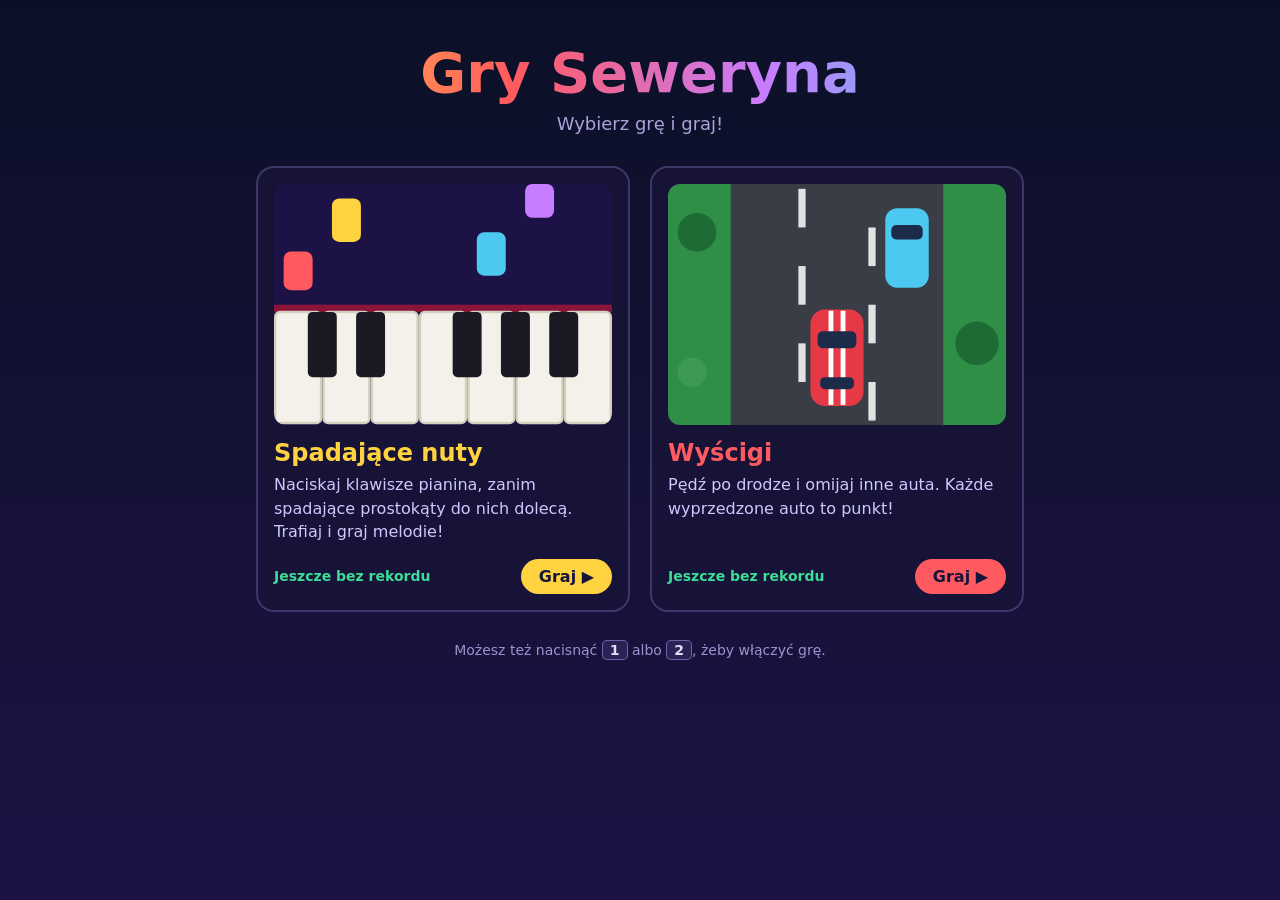
==== index.html @ 26c83b85 "Gry Seweryna: Spadające nuty i Wyścigi Strona startowa z dwiema grami przeglądarkowymi: - Spadające " ====
<!DOCTYPE html>
<html lang="pl">
<head>
  <meta charset="UTF-8">
  <meta name="viewport" content="width=device-width, initial-scale=1">
  <title>Gry Seweryna</title>
  <link rel="stylesheet" href="start.css">
</head>
<body>
  <main>
    <header>
      <h1>Gry Seweryna</h1>
      <p>Wybierz grę i graj!</p>
    </header>

    <div class="gry">
      <!-- GRA 1: pianino -->
      <a class="gra" href="pianino/index.html" style="--kolor: #ffd23f">
        <svg class="obrazek" viewBox="0 0 140 100" aria-hidden="true">
          <rect width="140" height="100" fill="#1d1245" />
          <rect x="24" y="6" width="12" height="18" rx="3" fill="#ffd23f" />
          <rect x="84" y="20" width="12" height="18" rx="3" fill="#4cc9f0" />
          <rect x="104" y="0" width="12" height="14" rx="3" fill="#c77dff" />
          <rect x="4" y="28" width="12" height="16" rx="3" fill="#ff5a5f" />
          <rect x="0" y="50" width="140" height="3" fill="#8a1538" />
          <g fill="#f4f1ea" stroke="#d6cfbf">
            <rect x="0.5" y="53" width="19" height="46" rx="2" />
            <rect x="20.5" y="53" width="19" height="46" rx="2" />
            <rect x="40.5" y="53" width="19" height="46" rx="2" />
            <rect x="60.5" y="53" width="19" height="46" rx="2" />
            <rect x="80.5" y="53" width="19" height="46" rx="2" />
            <rect x="100.5" y="53" width="19" height="46" rx="2" />
            <rect x="120.5" y="53" width="19" height="46" rx="2" />
          </g>
          <g fill="#1b1a24">
            <rect x="14" y="53" width="12" height="27" rx="2" />
            <rect x="34" y="53" width="12" height="27" rx="2" />
            <rect x="74" y="53" width="12" height="27" rx="2" />
            <rect x="94" y="53" width="12" height="27" rx="2" />
            <rect x="114" y="53" width="12" height="27" rx="2" />
          </g>
        </svg>
        <h2>Spadające nuty</h2>
        <p>Naciskaj klawisze pianina, zanim spadające prostokąty do nich dolecą. Trafiaj i graj melodie!</p>
        <div class="dol">
          <span class="rekord" data-klucz="spadajace-nuty-rekord"></span>
          <span class="graj">Graj ▶</span>
        </div>
      </a>

      <!-- GRA 2: wyścigi -->
      <a class="gra" href="wyscigi/index.html" style="--kolor: #ff5a5f">
        <svg class="obrazek" viewBox="0 0 140 100" aria-hidden="true">
          <rect width="140" height="100" fill="#2f8f46" />
          <circle cx="12" cy="20" r="8" fill="#1f6b35" />
          <circle cx="128" cy="66" r="9" fill="#1f6b35" />
          <circle cx="10" cy="78" r="6" fill="#3c9a52" />
          <rect x="26" y="0" width="88" height="100" fill="#3a3d46" />
          <g fill="#ffffff" opacity="0.85">
            <rect x="54" y="2" width="3" height="16" />
            <rect x="54" y="34" width="3" height="16" />
            <rect x="54" y="66" width="3" height="16" />
            <rect x="83" y="18" width="3" height="16" />
            <rect x="83" y="50" width="3" height="16" />
            <rect x="83" y="82" width="3" height="16" />
          </g>
          <!-- niebieskie auto z przodu -->
          <rect x="90" y="10" width="18" height="33" rx="5" fill="#4cc9f0" />
          <rect x="92.5" y="17" width="13" height="6" rx="2" fill="#1d2b4a" />
          <!-- czerwone auto gracza -->
          <rect x="59" y="52" width="22" height="40" rx="6" fill="#e63946" />
          <rect x="66.5" y="52.5" width="2" height="39" fill="#fff" />
          <rect x="71.5" y="52.5" width="2" height="39" fill="#fff" />
          <rect x="62" y="61" width="16" height="7" rx="2" fill="#1d2b4a" />
          <rect x="63" y="80" width="14" height="5" rx="2" fill="#1d2b4a" />
        </svg>
        <h2>Wyścigi</h2>
        <p>Pędź po drodze i omijaj inne auta. Każde wyprzedzone auto to punkt!</p>
        <div class="dol">
          <span class="rekord" data-klucz="wyscigi-rekord"></span>
          <span class="graj">Graj ▶</span>
        </div>
      </a>
    </div>

    <footer>Możesz też nacisnąć <kbd>1</kbd> albo <kbd>2</kbd>, żeby włączyć grę.</footer>
  </main>

  <script>
    // Pokazujemy rekordy z obu gier (gry zapisują je w przeglądarce)
    for (const el of document.querySelectorAll('.rekord')) {
      let rekord = 0;
      try {
        rekord = parseInt(localStorage.getItem(el.dataset.klucz), 10) || 0;
      } catch (e) {
        // przeglądarka nie pozwala czytać – trudno, nie pokażemy rekordu
      }
      el.textContent = rekord > 0 ? `🏆 Rekord: ${rekord} pkt` : 'Jeszcze bez rekordu';
    }

    // Klawisze 1, 2, ... włączają gry po kolei
    const gry = [...document.querySelectorAll('.gra')];
    window.addEventListener('keydown', (e) => {
      const nr = parseInt(e.key, 10);
      if (nr >= 1 && nr <= gry.length) window.location.href = gry[nr - 1].href;
    });
  </script>
</body>
</html>
---- start.css ----
* {
  box-sizing: border-box;
}

html,
body {
  margin: 0;
  min-height: 100%;
  background: linear-gradient(180deg, #0b1026 0%, #1d1245 100%);
  background-attachment: fixed;
  color: #e8e6ff;
  font-family: "Segoe UI", system-ui, -apple-system, sans-serif;
}

main {
  max-width: 800px;
  margin: 0 auto;
  padding: 40px 16px 32px;
}

header {
  text-align: center;
  margin-bottom: 32px;
}

h1 {
  margin: 0;
  font-size: clamp(34px, 8vw, 56px);
  font-weight: 800;
  background: linear-gradient(90deg, #ffd23f, #ff5a5f, #c77dff, #4cc9f0);
  -webkit-background-clip: text;
  background-clip: text;
  color: transparent;
}

header p {
  margin: 8px 0 0;
  font-size: 18px;
  color: #a9a3d9;
}

.gry {
  display: grid;
  grid-template-columns: repeat(auto-fit, minmax(260px, 1fr));
  gap: 20px;
}

.gra {
  display: flex;
  flex-direction: column;
  padding: 16px;
  border-radius: 18px;
  background: rgba(24, 21, 56, 0.95);
  border: 2px solid rgba(180, 160, 255, 0.25);
  color: inherit;
  text-decoration: none;
  transition: transform 0.15s, border-color 0.15s, box-shadow 0.15s;
}

.gra:hover,
.gra:focus-visible {
  transform: translateY(-4px);
  border-color: var(--kolor);
  box-shadow: 0 10px 30px -10px var(--kolor);
  outline: none;
}

.obrazek {
  display: block;
  width: 100%;
  height: auto;
  border-radius: 12px;
}

.gra h2 {
  margin: 14px 0 6px;
  font-size: 24px;
  color: var(--kolor);
}

.gra p {
  margin: 0 0 16px;
  line-height: 1.45;
  color: #cfc8ff;
}

.dol {
  margin-top: auto;
  display: flex;
  align-items: center;
  justify-content: space-between;
  gap: 12px;
}

.rekord {
  font-size: 14px;
  color: #3ddc97;
  font-weight: 600;
}

.graj {
  padding: 8px 18px;
  border-radius: 999px;
  background: var(--kolor);
  color: #16143a;
  font-weight: 800;
}

footer {
  margin-top: 28px;
  text-align: center;
  font-size: 14px;
  color: #9b93cf;
}

kbd {
  display: inline-block;
  padding: 1px 7px;
  border-radius: 5px;
  border: 1px solid rgba(180, 160, 255, 0.5);
  background: rgba(180, 160, 255, 0.12);
  font-family: inherit;
  font-weight: 700;
  color: #e4ddff;
}
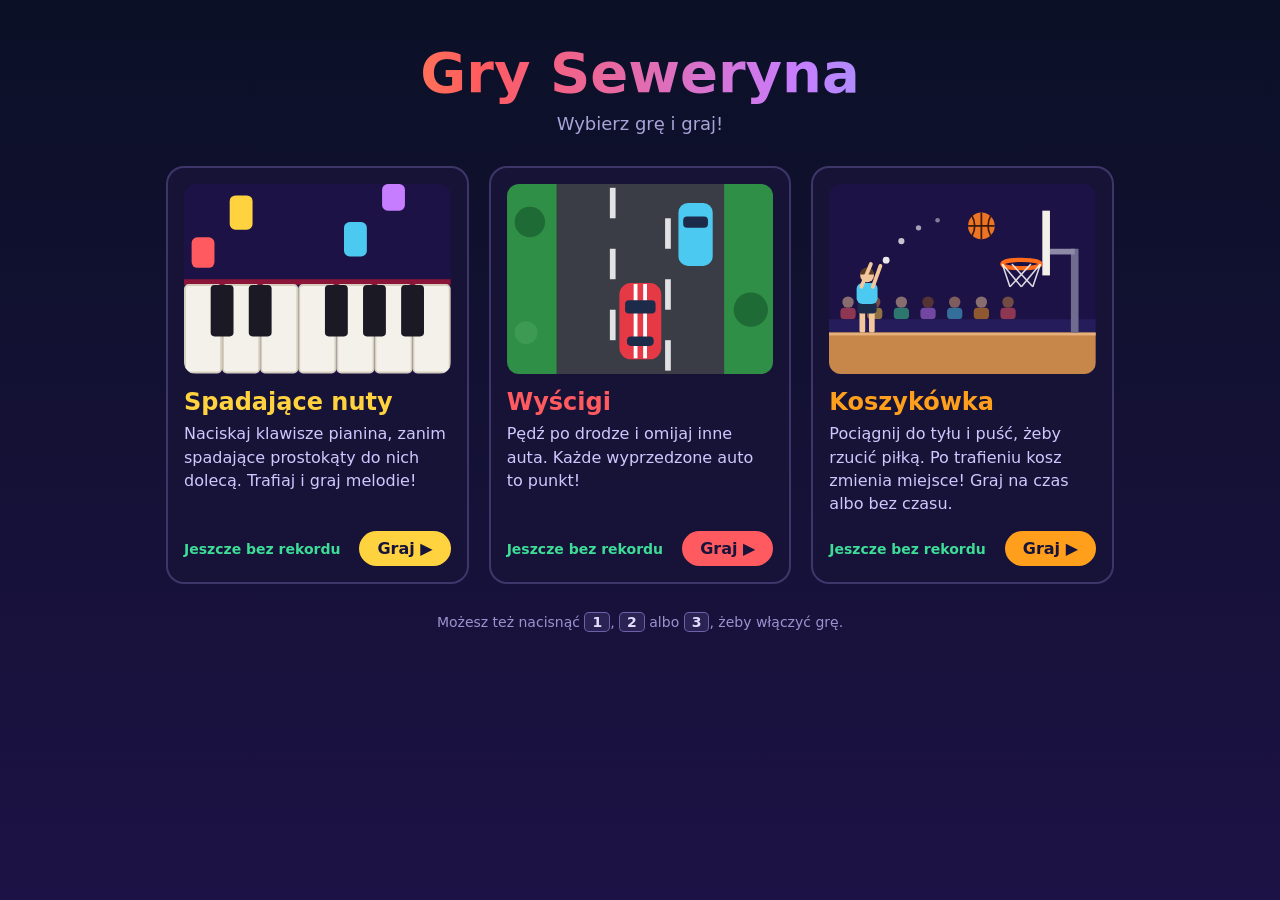
==== commit 94bf508d: "Nowa gra: Koszykówka - rzuty do kosza: pociągnij do tyłu i puść (myszka/palec) albo kąt strzałkami i" ====
--- a/index.html
+++ b/index.html
@@ -81,21 +81,91 @@
           <span class="graj">Graj ▶</span>
         </div>
       </a>
+
+      <!-- GRA 3: koszykówka -->
+      <a class="gra" href="koszykowka/index.html" style="--kolor: #ff9f1c">
+        <svg class="obrazek" viewBox="0 0 140 100" aria-hidden="true">
+          <rect width="140" height="100" fill="#1d1245" />
+          <!-- kibice na trybunach -->
+          <g opacity="0.5">
+            <circle cx="10" cy="62" r="3" fill="#f2c79b" /><rect x="6" y="65" width="8" height="6" rx="2" fill="#ff5a5f" />
+            <circle cx="24" cy="62" r="3" fill="#c68642" /><rect x="20" y="65" width="8" height="6" rx="2" fill="#ffd23f" />
+            <circle cx="38" cy="62" r="3" fill="#f2c79b" /><rect x="34" y="65" width="8" height="6" rx="2" fill="#3ddc97" />
+            <circle cx="52" cy="62" r="3" fill="#8d5524" /><rect x="48" y="65" width="8" height="6" rx="2" fill="#c77dff" />
+            <circle cx="66" cy="62" r="3" fill="#e0a878" /><rect x="62" y="65" width="8" height="6" rx="2" fill="#4cc9f0" />
+            <circle cx="80" cy="62" r="3" fill="#f2c79b" /><rect x="76" y="65" width="8" height="6" rx="2" fill="#ff9f1c" />
+            <circle cx="94" cy="62" r="3" fill="#c68642" /><rect x="90" y="65" width="8" height="6" rx="2" fill="#ff5a5f" />
+          </g>
+          <rect y="71" width="140" height="7" fill="#251c5c" />
+          <!-- drewniana podłoga -->
+          <rect y="78" width="140" height="22" fill="#c8874a" />
+          <rect y="78" width="140" height="1.5" fill="#e6b07a" />
+          <!-- słup, tablica i obręcz -->
+          <rect x="127" y="34" width="4" height="44" fill="#6f6c8f" />
+          <rect x="116" y="34" width="13" height="3" fill="#8d8aa8" />
+          <rect x="112" y="14" width="4" height="34" fill="#f4f1ea" />
+          <ellipse cx="101" cy="42" rx="10" ry="2.2" fill="none" stroke="#ff6b1a" stroke-width="2.2" />
+          <g stroke="#ffffff" stroke-width="0.8" opacity="0.85">
+            <line x1="91" y1="42" x2="95" y2="54" /><line x1="111" y1="42" x2="107" y2="54" />
+            <line x1="91" y1="42" x2="101" y2="54" /><line x1="111" y1="42" x2="101" y2="54" />
+            <line x1="96" y1="42" x2="107" y2="54" /><line x1="106" y1="42" x2="95" y2="54" />
+          </g>
+          <!-- kropki toru lotu -->
+          <g fill="#ffffff">
+            <circle cx="30" cy="40" r="1.8" opacity="0.9" />
+            <circle cx="38" cy="30" r="1.6" opacity="0.75" />
+            <circle cx="47" cy="23" r="1.4" opacity="0.6" />
+            <circle cx="57" cy="19" r="1.2" opacity="0.45" />
+          </g>
+          <!-- piłka -->
+          <circle cx="80" cy="22" r="7" fill="#ec7424" />
+          <g stroke="#3a1a0a" stroke-width="0.9" fill="none">
+            <line x1="73" y1="22" x2="87" y2="22" /><line x1="80" y1="15" x2="80" y2="29" />
+            <path d="M75 16.5 Q78 22 75 27.5" /><path d="M85 16.5 Q82 22 85 27.5" />
+          </g>
+          <!-- zawodnik -->
+          <rect x="16" y="66" width="3" height="12" rx="1" fill="#f2c79b" />
+          <rect x="21" y="66" width="3" height="12" rx="1" fill="#f2c79b" />
+          <rect x="15" y="62" width="10" height="6" rx="2" fill="#1d2b4a" />
+          <rect x="14.5" y="52" width="11" height="11" rx="3" fill="#4cc9f0" />
+          <circle cx="20" cy="48" r="3.6" fill="#f2c79b" />
+          <path d="M16.4 47.5 A3.6 3.6 0 0 1 23.6 47.5 Z" fill="#5a3a22" />
+          <line x1="17" y1="54" x2="22" y2="42" stroke="#f2c79b" stroke-width="2" stroke-linecap="round" />
+          <line x1="23" y1="54" x2="27" y2="43" stroke="#f2c79b" stroke-width="2" stroke-linecap="round" />
+        </svg>
+        <h2>Koszykówka</h2>
+        <p>Pociągnij do tyłu i puść, żeby rzucić piłką. Po trafieniu kosz zmienia miejsce! Graj na czas albo bez czasu.</p>
+        <div class="dol">
+          <span class="rekordy">
+            <span class="rekord" data-klucz="koszykowka-rekord" data-nazwa="Na czas"></span>
+            <span class="rekord" data-klucz="koszykowka-rekord-bez-czasu" data-nazwa="Bez czasu"></span>
+          </span>
+          <span class="graj">Graj ▶</span>
+        </div>
+      </a>
     </div>
 
-    <footer>Możesz też nacisnąć <kbd>1</kbd> albo <kbd>2</kbd>, żeby włączyć grę.</footer>
+    <footer>Możesz też nacisnąć <kbd>1</kbd>, <kbd>2</kbd> albo <kbd>3</kbd>, żeby włączyć grę.</footer>
   </main>
 
   <script>
-    // Pokazujemy rekordy z obu gier (gry zapisują je w przeglądarce)
-    for (const el of document.querySelectorAll('.rekord')) {
-      let rekord = 0;
-      try {
-        rekord = parseInt(localStorage.getItem(el.dataset.klucz), 10) || 0;
-      } catch (e) {
-        // przeglądarka nie pozwala czytać – trudno, nie pokażemy rekordu
+    // Pokazujemy rekordy ze wszystkich gier (gry zapisują je w przeglądarce).
+    // Gra może mieć kilka rekordów (np. Koszykówka: na czas i bez czasu) – wtedy każdy ma swoją nazwę.
+    for (const gra of document.querySelectorAll('.gra')) {
+      const pola = [...gra.querySelectorAll('.rekord')];
+      let jestRekord = false;
+      for (const el of pola) {
+        let rekord = 0;
+        try {
+          rekord = parseInt(localStorage.getItem(el.dataset.klucz), 10) || 0;
+        } catch (e) {
+          // przeglądarka nie pozwala czytać – trudno, nie pokażemy rekordu
+        }
+        const nazwa = el.dataset.nazwa || 'Rekord';
+        el.textContent = rekord > 0 ? `🏆 ${nazwa}: ${rekord} pkt` : '';
+        if (rekord > 0) jestRekord = true;
       }
-      el.textContent = rekord > 0 ? `🏆 Rekord: ${rekord} pkt` : 'Jeszcze bez rekordu';
+      if (!jestRekord && pola.length > 0) pola[0].textContent = 'Jeszcze bez rekordu';
     }
 
     // Klawisze 1, 2, ... włączają gry po kolei
--- a/start.css
+++ b/start.css
@@ -13,7 +13,7 @@
 }
 
 main {
-  max-width: 800px;
+  max-width: 980px;
   margin: 0 auto;
   padding: 40px 16px 32px;
 }
@@ -41,7 +41,7 @@
 
 .gry {
   display: grid;
-  grid-template-columns: repeat(auto-fit, minmax(260px, 1fr));
+  grid-template-columns: repeat(auto-fit, minmax(220px, 1fr));
   gap: 20px;
 }
 
@@ -98,6 +98,12 @@
   font-weight: 600;
 }
 
+/* kilka rekordów jednej gry – jeden pod drugim */
+.rekordy {
+  display: flex;
+  flex-direction: column;
+}
+
 .graj {
   padding: 8px 18px;
   border-radius: 999px;
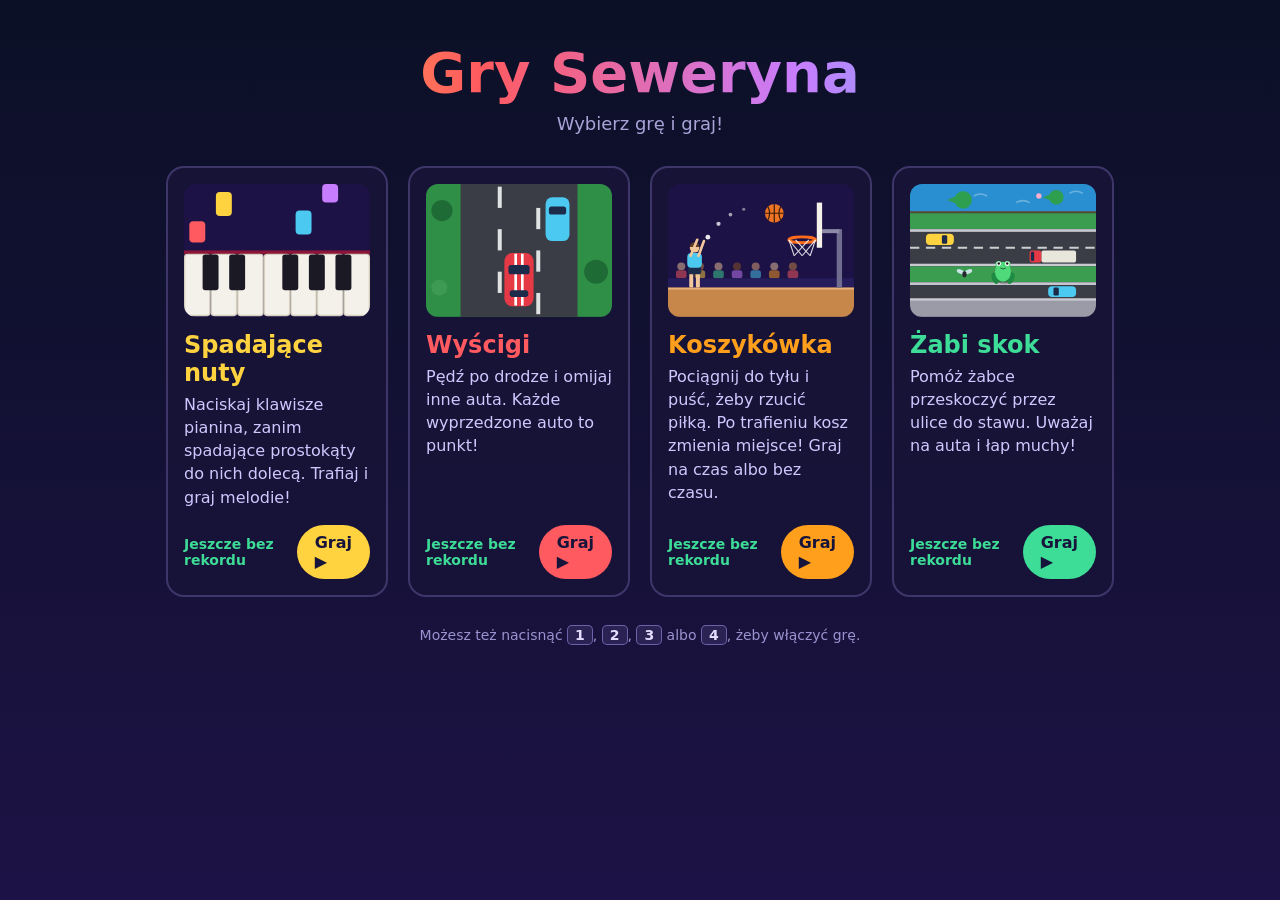
==== commit 86b2c7db: "Nowa gra: Żabi skok Żabka skacze pole po polu przez ulice do stawu. Każdy staw to nowy poziom z szyb" ====
--- a/index.html
+++ b/index.html
@@ -143,9 +143,72 @@
           <span class="graj">Graj ▶</span>
         </div>
       </a>
+
+      <!-- GRA 4: żabi skok -->
+      <a class="gra" href="zaba/index.html" style="--kolor: #3ddc97">
+        <svg class="obrazek" viewBox="0 0 140 100" aria-hidden="true">
+          <!-- staw na górze -->
+          <rect width="140" height="22" fill="#2a8fd0" />
+          <g stroke="#ffffff" stroke-width="1.2" fill="none" opacity="0.3">
+            <path d="M48 9 q5 -3 10 0" /><path d="M80 14 q5 -3 10 0" /><path d="M120 7 q5 -3 10 0" />
+          </g>
+          <path d="M28 12 L34 9.5 A6.5 6.5 0 1 1 34 14.5 Z" fill="#2e9e4f" />
+          <path d="M100 10 L105 8 A5.5 5.5 0 1 1 105 12 Z" fill="#2e9e4f" />
+          <circle cx="97" cy="9" r="2" fill="#ffafcc" />
+          <rect y="20.5" width="140" height="1.5" fill="#5c4a2e" />
+          <!-- trawa -->
+          <rect y="22" width="140" height="12" fill="#3a9d4f" />
+          <!-- ulica z dwoma pasami -->
+          <rect y="34" width="140" height="28" fill="#3a3d46" />
+          <rect y="34" width="140" height="2" fill="#c9c9d1" />
+          <rect y="60" width="140" height="2" fill="#c9c9d1" />
+          <line x1="0" y1="48" x2="140" y2="48" stroke="#ffffff" stroke-width="1.5" stroke-dasharray="7 5" opacity="0.75" />
+          <!-- żółte auto jedzie w prawo -->
+          <rect x="12" y="37.5" width="21" height="8.5" rx="3" fill="#ffd23f" />
+          <rect x="24" y="38.5" width="4" height="6.5" rx="1" fill="#1d2b4a" />
+          <!-- ciężarówka jedzie w lewo -->
+          <rect x="90" y="50" width="9" height="9" rx="2" fill="#e63946" />
+          <rect x="91" y="51" width="2.5" height="7" rx="1" fill="#1d2b4a" />
+          <rect x="99" y="50" width="26" height="9" rx="1.5" fill="#e9e6dc" />
+          <!-- trawa -->
+          <rect y="62" width="140" height="12" fill="#3a9d4f" />
+          <!-- ulica z jednym pasem -->
+          <rect y="74" width="140" height="14" fill="#3a3d46" />
+          <rect y="74" width="140" height="2" fill="#c9c9d1" />
+          <rect y="86" width="140" height="2" fill="#c9c9d1" />
+          <rect x="104" y="77" width="21" height="8" rx="3" fill="#4cc9f0" />
+          <rect x="108" y="78" width="4" height="6" rx="1" fill="#1d2b4a" />
+          <!-- chodnik -->
+          <rect y="88" width="140" height="12" fill="#9a9ba6" />
+          <!-- mucha -->
+          <ellipse cx="38" cy="66" rx="3" ry="1.6" fill="#e1f0ff" opacity="0.85" transform="rotate(25 38 66)" />
+          <ellipse cx="44" cy="66" rx="3" ry="1.6" fill="#e1f0ff" opacity="0.85" transform="rotate(-25 44 66)" />
+          <ellipse cx="41" cy="68" rx="1.6" ry="2.3" fill="#26262f" />
+          <!-- żabka w skoku -->
+          <g transform="translate(70 66)">
+            <ellipse cx="1" cy="4" rx="7" ry="5.5" fill="#000000" opacity="0.25" />
+            <ellipse cx="-6" cy="5" rx="2.4" ry="4.5" fill="#1f8a43" transform="rotate(-20 -6 5)" />
+            <ellipse cx="6" cy="5" rx="2.4" ry="4.5" fill="#1f8a43" transform="rotate(20 6 5)" />
+            <ellipse cx="0" cy="0" rx="6" ry="7.5" fill="#4fd97a" />
+            <circle cx="-3.2" cy="-5.6" r="2.4" fill="#4fd97a" />
+            <circle cx="3.2" cy="-5.6" r="2.4" fill="#4fd97a" />
+            <circle cx="-3.2" cy="-5.9" r="1.7" fill="#ffffff" />
+            <circle cx="3.2" cy="-5.9" r="1.7" fill="#ffffff" />
+            <circle cx="-3.2" cy="-6.2" r="0.9" fill="#15151c" />
+            <circle cx="3.2" cy="-6.2" r="0.9" fill="#15151c" />
+            <path d="M-1.8 -2.6 Q0 -1.2 1.8 -2.6" stroke="#17642f" stroke-width="0.7" fill="none" stroke-linecap="round" />
+          </g>
+        </svg>
+        <h2>Żabi skok</h2>
+        <p>Pomóż żabce przeskoczyć przez ulice do stawu. Uważaj na auta i łap muchy!</p>
+        <div class="dol">
+          <span class="rekord" data-klucz="zabi-skok-rekord"></span>
+          <span class="graj">Graj ▶</span>
+        </div>
+      </a>
     </div>
 
-    <footer>Możesz też nacisnąć <kbd>1</kbd>, <kbd>2</kbd> albo <kbd>3</kbd>, żeby włączyć grę.</footer>
+    <footer>Możesz też nacisnąć <kbd>1</kbd>, <kbd>2</kbd>, <kbd>3</kbd> albo <kbd>4</kbd>, żeby włączyć grę.</footer>
   </main>
 
   <script>
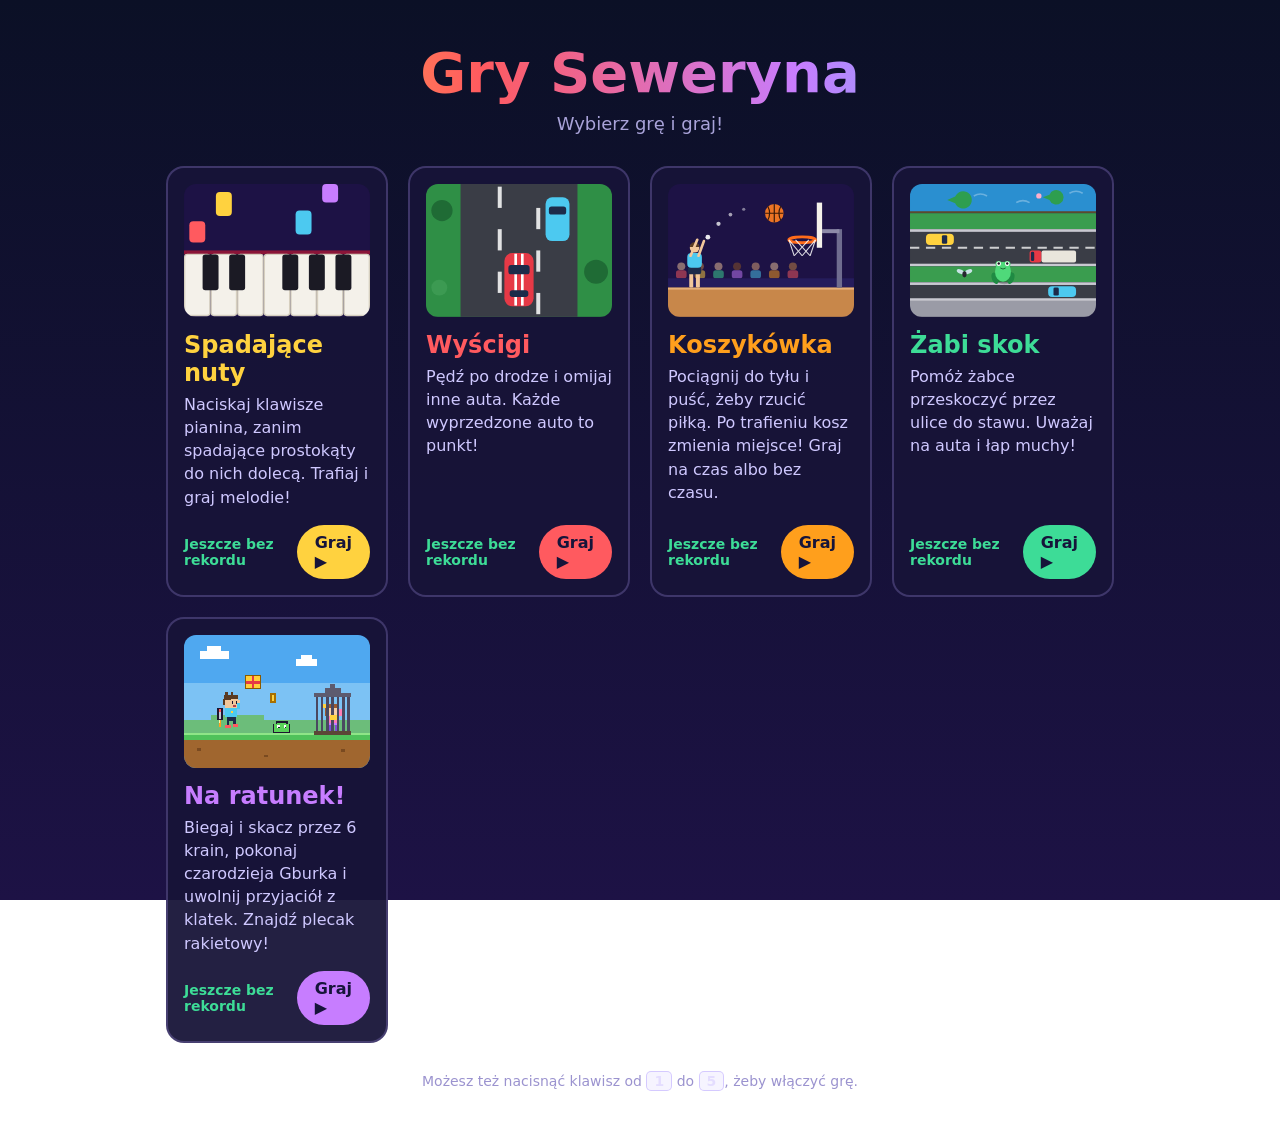
==== commit 29f7111a: "Nowa gra: Na ratunek! Przygoda w stylu pixel art: zły czarodziej Gburek zamyka przyjaciół w klatkach" ====
--- a/index.html
+++ b/index.html
@@ -206,9 +206,102 @@
           <span class="graj">Graj ▶</span>
         </div>
       </a>
+
+      <!-- GRA 5: na ratunek! -->
+      <a class="gra" href="ratunek/index.html" style="--kolor: #c77dff">
+        <svg class="obrazek" viewBox="0 0 140 100" aria-hidden="true" shape-rendering="crispEdges">
+          <rect width="140" height="100" fill="#4fa8f0" />
+          <rect y="36" width="140" height="40" fill="#7cc2f4" />
+          <!-- chmurki -->
+          <rect x="12" y="12" width="22" height="6" fill="#ffffff" />
+          <rect x="17" y="8" width="11" height="4" fill="#ffffff" />
+          <rect x="84" y="18" width="16" height="5" fill="#ffffff" />
+          <rect x="88" y="15" width="8" height="3" fill="#ffffff" />
+          <!-- wzgórza -->
+          <rect y="64" width="140" height="10" fill="#6cbd7a" />
+          <rect x="20" y="60" width="40" height="4" fill="#6cbd7a" />
+          <!-- ziemia z trawą -->
+          <rect y="74" width="140" height="26" fill="#a0662f" />
+          <rect y="74" width="140" height="5" fill="#4fc25a" />
+          <rect y="74" width="140" height="1" fill="#8ee587" />
+          <rect x="10" y="85" width="3" height="2" fill="#7a4a20" />
+          <rect x="60" y="90" width="3" height="2" fill="#7a4a20" />
+          <rect x="118" y="86" width="3" height="2" fill="#7a4a20" />
+          <!-- prezent -->
+          <rect x="46" y="30" width="12" height="11" fill="#8a5a00" />
+          <rect x="47" y="31" width="10" height="9" fill="#ffcf3a" />
+          <rect x="51" y="31" width="2" height="9" fill="#e63946" />
+          <rect x="47" y="35" width="10" height="2" fill="#e63946" />
+          <!-- moneta -->
+          <rect x="65" y="44" width="4" height="7" fill="#a86f00" />
+          <rect x="66" y="45" width="2" height="5" fill="#ffd23f" />
+          <!-- glutek -->
+          <rect x="69" y="65" width="9" height="2" fill="#1d1630" />
+          <rect x="67" y="67" width="13" height="7" fill="#1d1630" />
+          <rect x="68" y="67" width="11" height="6" fill="#5ad15a" />
+          <rect x="70" y="66" width="7" height="1" fill="#5ad15a" />
+          <rect x="70" y="68" width="2" height="2" fill="#ffffff" />
+          <rect x="75" y="68" width="2" height="2" fill="#ffffff" />
+          <rect x="71" y="69" width="1" height="1" fill="#1d1630" />
+          <rect x="76" y="69" width="1" height="1" fill="#1d1630" />
+          <!-- Seweryn z plecakiem rakietowym -->
+          <rect x="25" y="55" width="4" height="9" fill="#1d1630" />
+          <rect x="26" y="56" width="2" height="7" fill="#c4c8d4" />
+          <rect x="26" y="56" width="2" height="2" fill="#ff5a5f" />
+          <rect x="26" y="64" width="2" height="5" fill="#ff9f1c" />
+          <rect x="26" y="64" width="1" height="2" fill="#fff3a0" />
+          <rect x="30" y="45" width="11" height="3" fill="#5a3a22" />
+          <rect x="31" y="43" width="2" height="2" fill="#5a3a22" />
+          <rect x="35" y="43" width="2" height="2" fill="#5a3a22" />
+          <rect x="29" y="48" width="2" height="5" fill="#5a3a22" />
+          <rect x="31" y="48" width="10" height="7" fill="#f2c79b" />
+          <rect x="31" y="48" width="4" height="1" fill="#5a3a22" />
+          <rect x="36" y="50" width="1" height="2" fill="#1d1630" />
+          <rect x="39" y="50" width="1" height="2" fill="#1d1630" />
+          <rect x="37" y="53" width="2" height="1" fill="#b8404f" />
+          <rect x="31" y="55" width="9" height="7" fill="#4cc9f0" />
+          <rect x="35" y="57" width="2" height="2" fill="#ffd23f" />
+          <rect x="40" y="51" width="2" height="5" fill="#4cc9f0" />
+          <rect x="40" y="49" width="2" height="2" fill="#f2c79b" />
+          <rect x="32" y="62" width="7" height="3" fill="#1d2b4a" />
+          <rect x="32" y="65" width="2" height="3" fill="#1d2b4a" />
+          <rect x="37" y="65" width="2" height="2" fill="#1d2b4a" />
+          <rect x="31" y="68" width="4" height="2" fill="#ff5a5f" />
+          <rect x="37" y="67" width="4" height="2" fill="#ff5a5f" />
+          <!-- klatka z Helenką -->
+          <rect x="106" y="40" width="12" height="4" fill="#5d5b6e" />
+          <rect x="110" y="37" width="4" height="3" fill="#5d5b6e" />
+          <rect x="98" y="44" width="28" height="3" fill="#5d5b6e" />
+          <rect x="105" y="52" width="3" height="3" fill="#ffd23f" />
+          <rect x="107" y="52" width="10" height="3" fill="#9c5a2e" />
+          <rect x="106" y="55" width="2" height="6" fill="#9c5a2e" />
+          <rect x="108" y="55" width="9" height="6" fill="#f6cfa8" />
+          <rect x="112" y="57" width="1" height="2" fill="#1d1630" />
+          <rect x="115" y="57" width="1" height="2" fill="#1d1630" />
+          <rect x="108" y="61" width="9" height="7" fill="#ff7eb6" />
+          <rect x="117" y="56" width="2" height="5" fill="#ff7eb6" />
+          <rect x="108" y="66" width="9" height="2" fill="#c77dff" />
+          <rect x="109" y="68" width="2" height="4" fill="#7b4fd6" />
+          <rect x="114" y="68" width="2" height="4" fill="#7b4fd6" />
+          <g fill="#4a4860">
+            <rect x="99" y="47" width="2" height="25" /><rect x="103" y="47" width="2" height="25" />
+            <rect x="107" y="47" width="2" height="25" /><rect x="111" y="47" width="2" height="25" />
+            <rect x="115" y="47" width="2" height="25" /><rect x="119" y="47" width="2" height="25" />
+            <rect x="123" y="47" width="2" height="25" />
+          </g>
+          <rect x="110" y="60" width="5" height="4" fill="#ffd23f" />
+          <rect x="98" y="72" width="28" height="3" fill="#5b4636" />
+        </svg>
+        <h2>Na ratunek!</h2>
+        <p>Biegaj i skacz przez 6 krain, pokonaj czarodzieja Gburka i uwolnij przyjaciół z klatek. Znajdź plecak rakietowy!</p>
+        <div class="dol">
+          <span class="rekord" data-klucz="na-ratunek-rekord"></span>
+          <span class="graj">Graj ▶</span>
+        </div>
+      </a>
     </div>
 
-    <footer>Możesz też nacisnąć <kbd>1</kbd>, <kbd>2</kbd>, <kbd>3</kbd> albo <kbd>4</kbd>, żeby włączyć grę.</footer>
+    <footer>Możesz też nacisnąć klawisz od <kbd>1</kbd> do <kbd>5</kbd>, żeby włączyć grę.</footer>
   </main>
 
   <script>
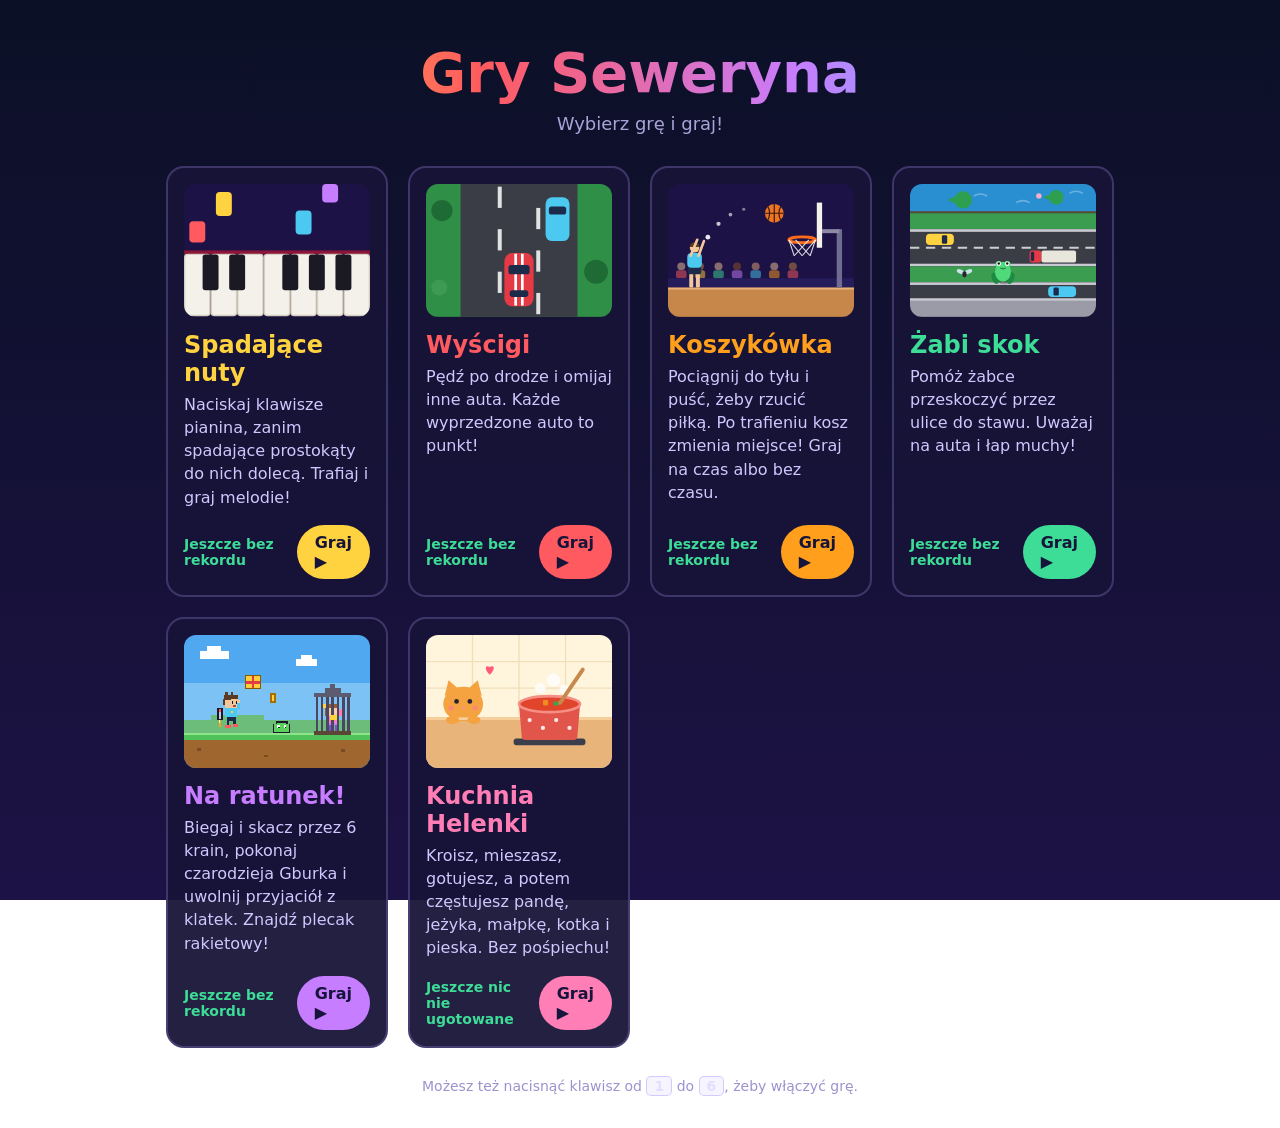
==== commit 09fb95f9: "Nowa gra: Kuchnia Helenki Gra dla Helenki (4 lata): wybierasz przepis z książki kucharskiej, gotujes" ====
--- a/index.html
+++ b/index.html
@@ -299,9 +299,54 @@
           <span class="graj">Graj ▶</span>
         </div>
       </a>
+      <!-- GRA 6: kuchnia helenki -->
+      <a class="gra" href="kuchnia/index.html" style="--kolor: #ff7eb6">
+        <svg class="obrazek" viewBox="0 0 140 100" aria-hidden="true">
+          <rect width="140" height="100" fill="#fff4dc" />
+          <g stroke="#f1dfba" stroke-width="1">
+            <line x1="0" y1="20" x2="140" y2="20" /><line x1="0" y1="40" x2="140" y2="40" />
+            <line x1="35" y1="0" x2="35" y2="62" /><line x1="70" y1="0" x2="70" y2="62" /><line x1="105" y1="0" x2="105" y2="62" />
+          </g>
+          <!-- blat -->
+          <rect y="62" width="140" height="38" fill="#e9b47a" />
+          <rect y="62" width="140" height="2" fill="#f6cf9c" />
+          <!-- garnek z zupą -->
+          <rect x="66" y="78" width="54" height="5" rx="2" fill="#3b3f4c" />
+          <path d="M70 52 L72 76 Q72 79 75 79 L111 79 Q114 79 114 76 L116 52 Z" fill="#e2554b" />
+          <g fill="#ffffff" opacity="0.85">
+            <circle cx="78" cy="64" r="1.6" /><circle cx="88" cy="70" r="1.6" /><circle cx="98" cy="64" r="1.6" /><circle cx="108" cy="70" r="1.6" />
+          </g>
+          <ellipse cx="93" cy="52" rx="23" ry="6" fill="#e0452b" stroke="#f58f85" stroke-width="2" />
+          <rect x="88" y="49" width="4" height="4" rx="1" fill="#f28b1e" />
+          <rect x="96" y="50" width="4" height="3" rx="1" fill="#3aa84a" />
+          <!-- para -->
+          <g fill="#ffffff" opacity="0.8">
+            <circle cx="86" cy="40" r="4" /><circle cx="96" cy="34" r="5" /><circle cx="104" cy="41" r="3.5" />
+          </g>
+          <!-- łyżka -->
+          <line x1="101" y1="51" x2="118" y2="26" stroke="#c88a4c" stroke-width="3" stroke-linecap="round" />
+          <!-- kotek zagląda -->
+          <path d="M14 46 L17 34 L25 41 Z" fill="#f4a340" />
+          <path d="M42 46 L39 34 L31 41 Z" fill="#f4a340" />
+          <ellipse cx="28" cy="52" rx="15" ry="13" fill="#f4a340" />
+          <circle cx="23" cy="50" r="1.8" fill="#2b2233" /><circle cx="33" cy="50" r="1.8" fill="#2b2233" />
+          <path d="M26.5 54 L29.5 54 L28 56 Z" fill="#ff8fa3" />
+          <circle cx="19" cy="55" r="2.2" fill="#ff7896" opacity="0.5" /><circle cx="37" cy="55" r="2.2" fill="#ff7896" opacity="0.5" />
+          <rect x="0" y="62" width="60" height="2" fill="#f6cf9c" />
+          <ellipse cx="20" cy="64" rx="5" ry="3" fill="#f4a340" /><ellipse cx="36" cy="64" rx="5" ry="3" fill="#f4a340" />
+          <!-- serduszko -->
+          <path d="M48 30 C44 26 44 22 48 24 C52 22 52 26 48 30 Z" fill="#ff5a7a" />
+        </svg>
+        <h2>Kuchnia Helenki</h2>
+        <p>Kroisz, mieszasz, gotujesz, a potem częstujesz pandę, jeżyka, małpkę, kotka i pieska. Bez pośpiechu!</p>
+        <div class="dol">
+          <span class="rekord" data-klucz="kuchnia-helenki-rekord" data-tekst="🍲 Ugotowane potrawy: {n}" data-pusty="Jeszcze nic nie ugotowane"></span>
+          <span class="graj">Graj ▶</span>
+        </div>
+      </a>
     </div>
 
-    <footer>Możesz też nacisnąć klawisz od <kbd>1</kbd> do <kbd>5</kbd>, żeby włączyć grę.</footer>
+    <footer>Możesz też nacisnąć klawisz od <kbd>1</kbd> do <kbd>6</kbd>, żeby włączyć grę.</footer>
   </main>
 
   <script>
@@ -318,10 +363,12 @@
           // przeglądarka nie pozwala czytać – trudno, nie pokażemy rekordu
         }
         const nazwa = el.dataset.nazwa || 'Rekord';
-        el.textContent = rekord > 0 ? `🏆 ${nazwa}: ${rekord} pkt` : '';
+        // gra może mieć własny napis, np. „Ugotowane potrawy: {n}” ({n} zamienia się na liczbę)
+        const wzor = el.dataset.tekst || `🏆 ${nazwa}: {n} pkt`;
+        el.textContent = rekord > 0 ? wzor.replace('{n}', rekord) : '';
         if (rekord > 0) jestRekord = true;
       }
-      if (!jestRekord && pola.length > 0) pola[0].textContent = 'Jeszcze bez rekordu';
+      if (!jestRekord && pola.length > 0) pola[0].textContent = pola[0].dataset.pusty || 'Jeszcze bez rekordu';
     }
 
     // Klawisze 1, 2, ... włączają gry po kolei
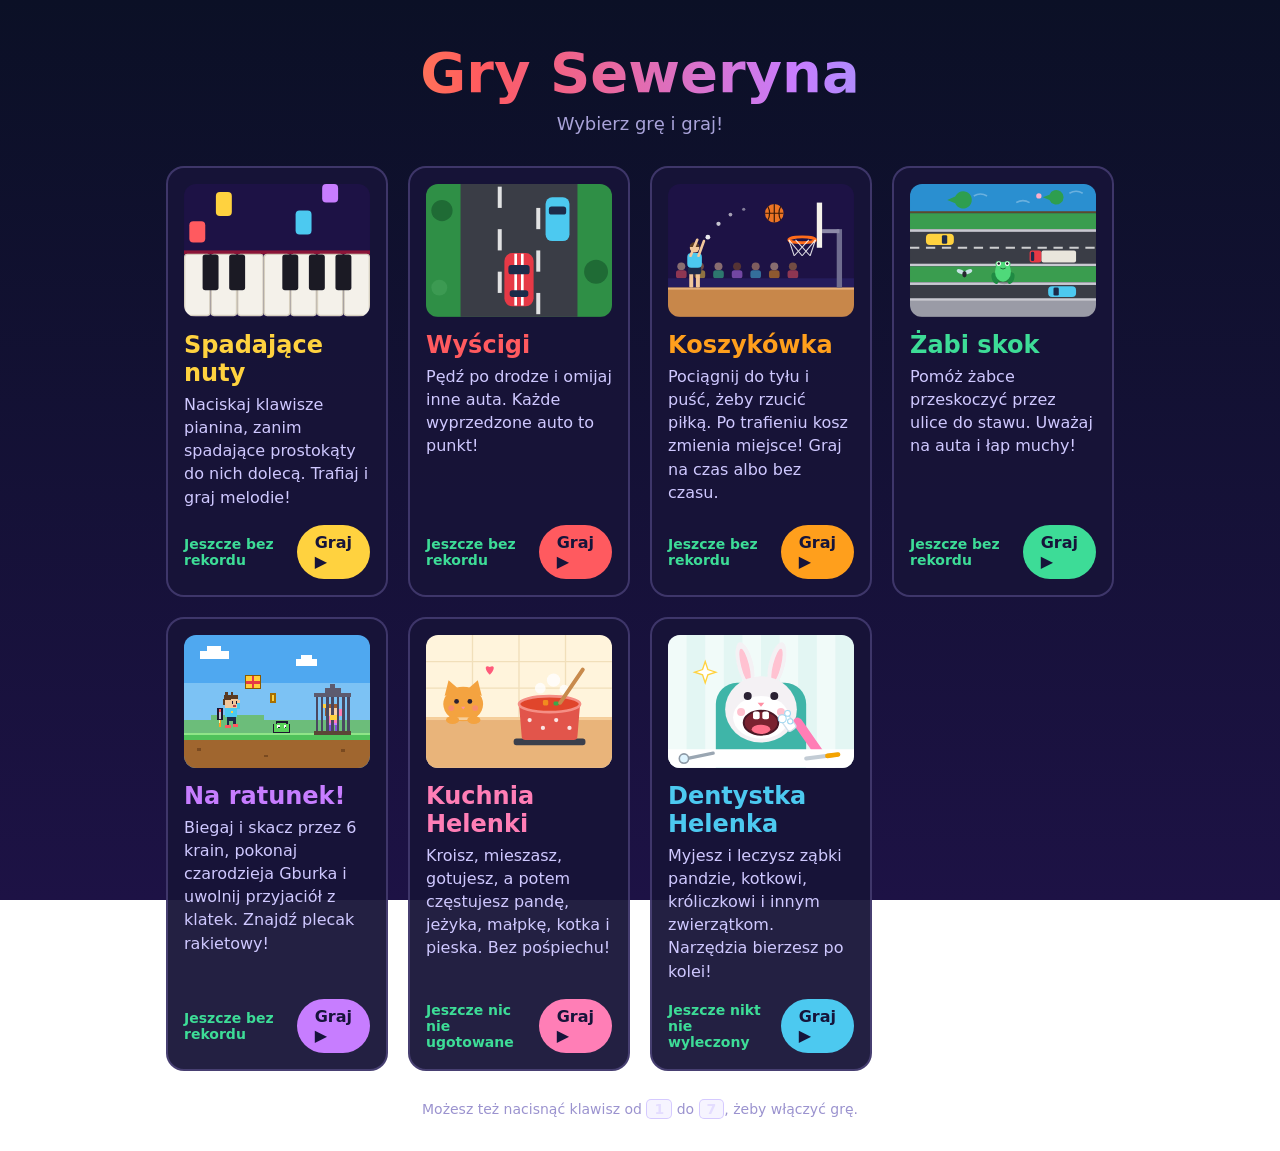
==== commit 57ecbe58: "Nowa gra: Dentystka Helenka Druga gra dla Helenki (4 lata): w poczekalni siedzą zwierzątka, którym d" ====
--- a/index.html
+++ b/index.html
@@ -344,9 +344,57 @@
           <span class="graj">Graj ▶</span>
         </div>
       </a>
+      <!-- GRA 7: dentystka helenka -->
+      <a class="gra" href="dentystka/index.html" style="--kolor: #4cc9f0">
+        <svg class="obrazek" viewBox="0 0 140 100" aria-hidden="true">
+          <rect width="140" height="100" fill="#e3f6f3" />
+          <g fill="#ffffff" opacity="0.5">
+            <rect x="0" y="0" width="14" height="100" /><rect x="28" y="0" width="14" height="100" />
+            <rect x="56" y="0" width="14" height="100" /><rect x="84" y="0" width="14" height="100" />
+            <rect x="112" y="0" width="14" height="100" />
+          </g>
+          <!-- fotel -->
+          <rect x="36" y="36" width="68" height="80" rx="16" fill="#3fb5a8" />
+          <!-- króliczek z otwartą buzią -->
+          <ellipse cx="58" cy="22" rx="6" ry="17" fill="#f4f1f4" transform="rotate(-14 58 22)" />
+          <ellipse cx="58" cy="23" rx="3" ry="13" fill="#ffc2d1" transform="rotate(-14 58 23)" />
+          <ellipse cx="82" cy="22" rx="6" ry="17" fill="#f4f1f4" transform="rotate(14 82 22)" />
+          <ellipse cx="82" cy="23" rx="3" ry="13" fill="#ffc2d1" transform="rotate(14 82 23)" />
+          <ellipse cx="70" cy="56" rx="27" ry="25" fill="#f4f1f4" />
+          <ellipse cx="70" cy="62" rx="21" ry="16" fill="#ffffff" />
+          <circle cx="60" cy="46" r="3" fill="#2b2233" /><circle cx="80" cy="46" r="3" fill="#2b2233" />
+          <path d="M67.5 51 L72.5 51 L70 54 Z" fill="#ff8fa3" />
+          <ellipse cx="70" cy="66" rx="13" ry="9" fill="#7a2230" stroke="#4a1826" stroke-width="1.5" />
+          <ellipse cx="70" cy="71" rx="7" ry="3.5" fill="#ff6f8a" />
+          <rect x="64" y="57.5" width="5" height="6" rx="1.5" fill="#ffffff" /><rect x="71" y="57.5" width="5" height="6" rx="1.5" fill="#ffffff" />
+          <circle cx="55" cy="58" r="3" fill="#ff7896" opacity="0.45" /><circle cx="85" cy="58" r="3" fill="#ff7896" opacity="0.45" />
+          <!-- szczoteczka z pianą -->
+          <g transform="rotate(-35 104 74)">
+            <rect x="100" y="60" width="7" height="36" rx="3.5" fill="#ff7eb6" />
+            <rect x="94" y="54" width="7" height="12" rx="2" fill="#ffffff" stroke="#cfe0ec" stroke-width="1" />
+          </g>
+          <g fill="#ffffff" stroke="#a0d7f0" stroke-width="0.8">
+            <circle cx="86" cy="63" r="3" /><circle cx="90" cy="59" r="2.2" /><circle cx="92" cy="65" r="2" />
+          </g>
+          <!-- błysk -->
+          <path d="M28 20 L30 26 L36 28 L30 30 L28 36 L26 30 L20 28 L26 26 Z" fill="#ffffff" stroke="#ffd23f" stroke-width="1" />
+          <!-- taca -->
+          <rect x="0" y="86" width="140" height="14" fill="#ffffff" />
+          <line x1="14" y1="93" x2="34" y2="89" stroke="#9aa6b2" stroke-width="2.5" stroke-linecap="round" />
+          <circle cx="12" cy="93" r="3.5" fill="#dff4ff" stroke="#8e9aa7" stroke-width="1.2" />
+          <line x1="104" y1="93" x2="128" y2="90" stroke="#c3ccd5" stroke-width="3" stroke-linecap="round" />
+          <line x1="120" y1="91" x2="128" y2="90" stroke="#f4a300" stroke-width="3.5" stroke-linecap="round" />
+        </svg>
+        <h2>Dentystka Helenka</h2>
+        <p>Myjesz i leczysz ząbki pandzie, kotkowi, króliczkowi i innym zwierzątkom. Narzędzia bierzesz po kolei!</p>
+        <div class="dol">
+          <span class="rekord" data-klucz="dentystka-helenka-rekord" data-tekst="🦷 Wyleczeni pacjenci: {n}" data-pusty="Jeszcze nikt nie wyleczony"></span>
+          <span class="graj">Graj ▶</span>
+        </div>
+      </a>
     </div>
 
-    <footer>Możesz też nacisnąć klawisz od <kbd>1</kbd> do <kbd>6</kbd>, żeby włączyć grę.</footer>
+    <footer>Możesz też nacisnąć klawisz od <kbd>1</kbd> do <kbd>7</kbd>, żeby włączyć grę.</footer>
   </main>
 
   <script>
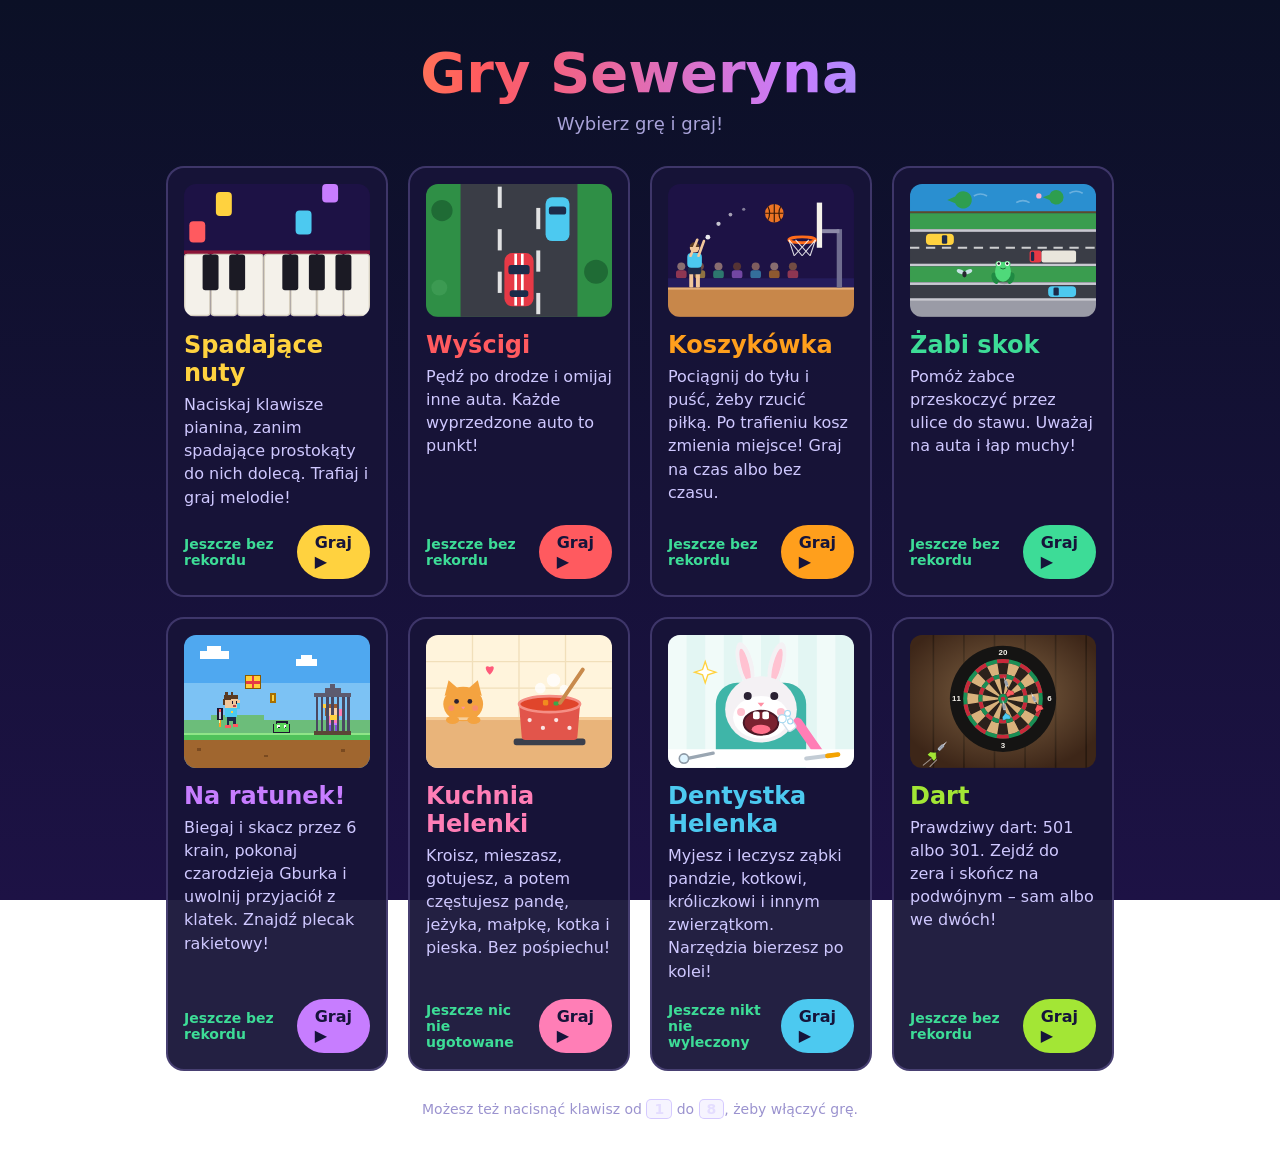
==== commit 46ee3a4d: "Nowa gra: Dart Rzuty lotkami do korkowej tarczy według prawdziwych zasad: 501 albo 301, koniec dokła" ====
--- a/index.html
+++ b/index.html
@@ -392,9 +392,72 @@
           <span class="graj">Graj ▶</span>
         </div>
       </a>
+      <!-- GRA 8: dart -->
+      <a class="gra" href="dart/index.html" style="--kolor: #a3e635">
+        <svg class="obrazek" viewBox="0 0 140 100" aria-hidden="true">
+          <defs>
+            <radialGradient id="dart-swiatlo" cx="0.5" cy="0.45" r="0.6">
+              <stop offset="0" stop-color="#ffd696" stop-opacity="0.35" />
+              <stop offset="1" stop-color="#ffd696" stop-opacity="0" />
+            </radialGradient>
+            <!-- lotka: czubek w (0, 0), pióra w prawo -->
+            <g id="dart-lotka">
+              <path d="M0 0 L4.5 -0.6 L4.5 0.6 Z" fill="#e3e6ec" />
+              <rect x="4.2" y="-1.4" width="6.4" height="2.8" rx="1.3" fill="#b4bbc8" />
+              <g stroke="#59606e" stroke-width="0.35">
+                <line x1="5.6" y1="-1.3" x2="5.6" y2="1.3" /><line x1="6.6" y1="-1.3" x2="6.6" y2="1.3" />
+                <line x1="7.6" y1="-1.3" x2="7.6" y2="1.3" /><line x1="8.6" y1="-1.3" x2="8.6" y2="1.3" />
+              </g>
+              <line x1="10.5" y1="0" x2="15" y2="0" stroke="#22222b" stroke-width="1.1" />
+              <path d="M13 0 Q15 -1.6 16.3 -3.6 L19.5 -3.8 Q19.8 -1.8 19 0 Q19.8 1.8 19.5 3.8 L16.3 3.6 Q15 1.6 13 0 Z" fill="currentColor" stroke="#000000" stroke-opacity="0.45" stroke-width="0.5" />
+            </g>
+          </defs>
+          <!-- drewniana ściana -->
+          <rect width="140" height="100" fill="#3d2618" />
+          <g fill="#000000" opacity="0.35">
+            <rect x="17" y="0" width="1.2" height="100" /><rect x="40" y="0" width="1.2" height="100" />
+            <rect x="63" y="0" width="1.2" height="100" /><rect x="86" y="0" width="1.2" height="100" />
+            <rect x="109" y="0" width="1.2" height="100" /><rect x="132" y="0" width="1.2" height="100" />
+          </g>
+          <rect width="140" height="100" fill="url(#dart-swiatlo)" />
+          <!-- tarcza: pierścienie z kreskami (stroke-dasharray) robią 20 pól -->
+          <circle cx="70" cy="48" r="40" fill="#151413" />
+          <circle cx="70" cy="48" r="28.5" fill="none" stroke="#1a8f55" stroke-width="3" />
+          <circle cx="70" cy="48" r="28.5" fill="none" stroke="#c9283a" stroke-width="3" stroke-dasharray="8.954 8.954" transform="rotate(-99 70 48)" />
+          <circle cx="70" cy="48" r="22.75" fill="none" stroke="#d9b27c" stroke-width="8.5" />
+          <circle cx="70" cy="48" r="22.75" fill="none" stroke="#2b211b" stroke-width="8.5" stroke-dasharray="7.147 7.147" transform="rotate(-99 70 48)" />
+          <circle cx="70" cy="48" r="17" fill="none" stroke="#1a8f55" stroke-width="3" />
+          <circle cx="70" cy="48" r="17" fill="none" stroke="#c9283a" stroke-width="3" stroke-dasharray="5.341 5.341" transform="rotate(-99 70 48)" />
+          <circle cx="70" cy="48" r="9.55" fill="none" stroke="#d9b27c" stroke-width="11.9" />
+          <circle cx="70" cy="48" r="9.55" fill="none" stroke="#2b211b" stroke-width="11.9" stroke-dasharray="3 3" transform="rotate(-99 70 48)" />
+          <circle cx="70" cy="48" r="3.6" fill="#1a8f55" />
+          <circle cx="70" cy="48" r="1.6" fill="#c9283a" />
+          <!-- numery -->
+          <g fill="#f4f1ea" font-size="6" font-weight="700" font-family="sans-serif" text-anchor="middle">
+            <text x="70" y="15">20</text><text x="70" y="85">3</text><text x="105" y="50">6</text><text x="35" y="50">11</text>
+          </g>
+          <!-- lotki w tarczy i jedna w locie -->
+          <use href="#dart-lotka" transform="translate(70.5 31) rotate(70) scale(0.8)" color="#ff5a5f" />
+          <use href="#dart-lotka" transform="translate(69.6 48.4) rotate(78) scale(0.8)" color="#4cc9f0" />
+          <use href="#dart-lotka" transform="translate(91 43) rotate(64) scale(0.8)" color="#ff5a5f" />
+          <g stroke="#ffffff" stroke-width="0.8" stroke-linecap="round" opacity="0.5">
+            <line x1="16" y1="93" x2="10" y2="98" /><line x1="20" y1="94" x2="15" y2="99" />
+          </g>
+          <use href="#dart-lotka" transform="translate(28 80) rotate(135) scale(0.9)" color="#a3e635" />
+        </svg>
+        <h2>Dart</h2>
+        <p>Prawdziwy dart: 501 albo 301. Zejdź do zera i skończ na podwójnym – sam albo we dwóch!</p>
+        <div class="dol">
+          <span class="rekordy">
+            <span class="rekord" data-klucz="dart-rekord-501" data-tekst="🎯 501 – najmniej lotek: {n}"></span>
+            <span class="rekord" data-klucz="dart-rekord-301" data-tekst="🎯 301 – najmniej lotek: {n}"></span>
+          </span>
+          <span class="graj">Graj ▶</span>
+        </div>
+      </a>
     </div>
 
-    <footer>Możesz też nacisnąć klawisz od <kbd>1</kbd> do <kbd>7</kbd>, żeby włączyć grę.</footer>
+    <footer>Możesz też nacisnąć klawisz od <kbd>1</kbd> do <kbd>8</kbd>, żeby włączyć grę.</footer>
   </main>
 
   <script>
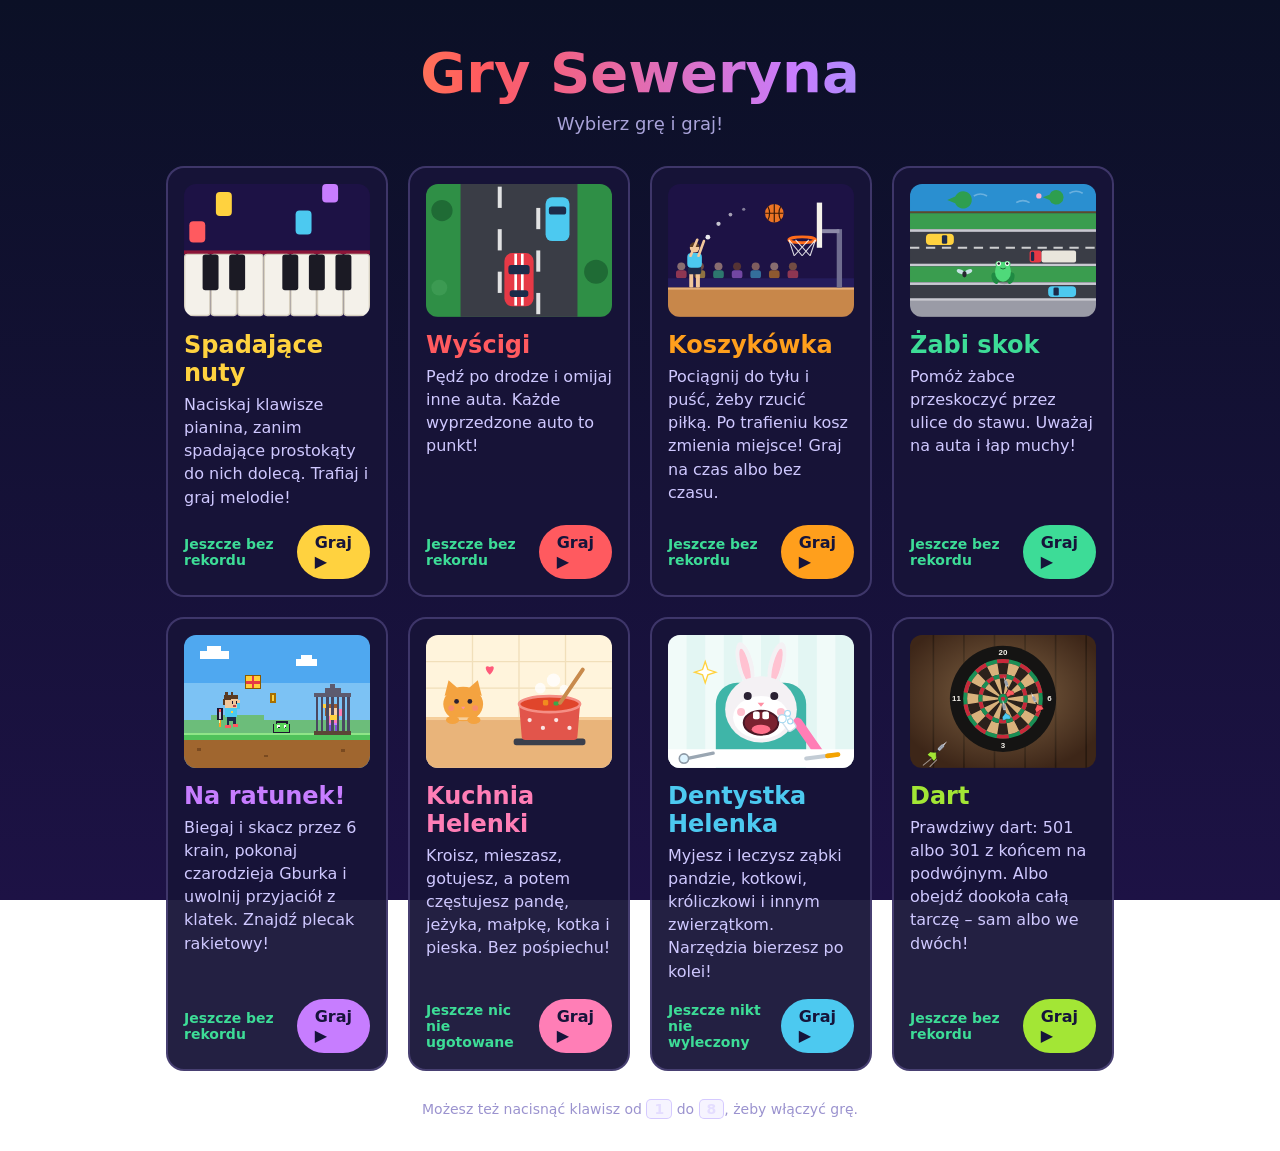
==== commit 3fbd7f5e: "Dart: Dookoła tarczy, celowanie z kółkiem i zmiana gry w pauzie - wraca gra Dookoła tarczy (podwójne" ====
--- a/index.html
+++ b/index.html
@@ -446,11 +446,12 @@
           <use href="#dart-lotka" transform="translate(28 80) rotate(135) scale(0.9)" color="#a3e635" />
         </svg>
         <h2>Dart</h2>
-        <p>Prawdziwy dart: 501 albo 301. Zejdź do zera i skończ na podwójnym – sam albo we dwóch!</p>
+        <p>Prawdziwy dart: 501 albo 301 z końcem na podwójnym. Albo obejdź dookoła całą tarczę – sam albo we dwóch!</p>
         <div class="dol">
           <span class="rekordy">
             <span class="rekord" data-klucz="dart-rekord-501" data-tekst="🎯 501 – najmniej lotek: {n}"></span>
             <span class="rekord" data-klucz="dart-rekord-301" data-tekst="🎯 301 – najmniej lotek: {n}"></span>
+            <span class="rekord" data-klucz="dart-rekord-dookola" data-tekst="🎯 Dookoła tarczy – najmniej lotek: {n}"></span>
           </span>
           <span class="graj">Graj ▶</span>
         </div>
